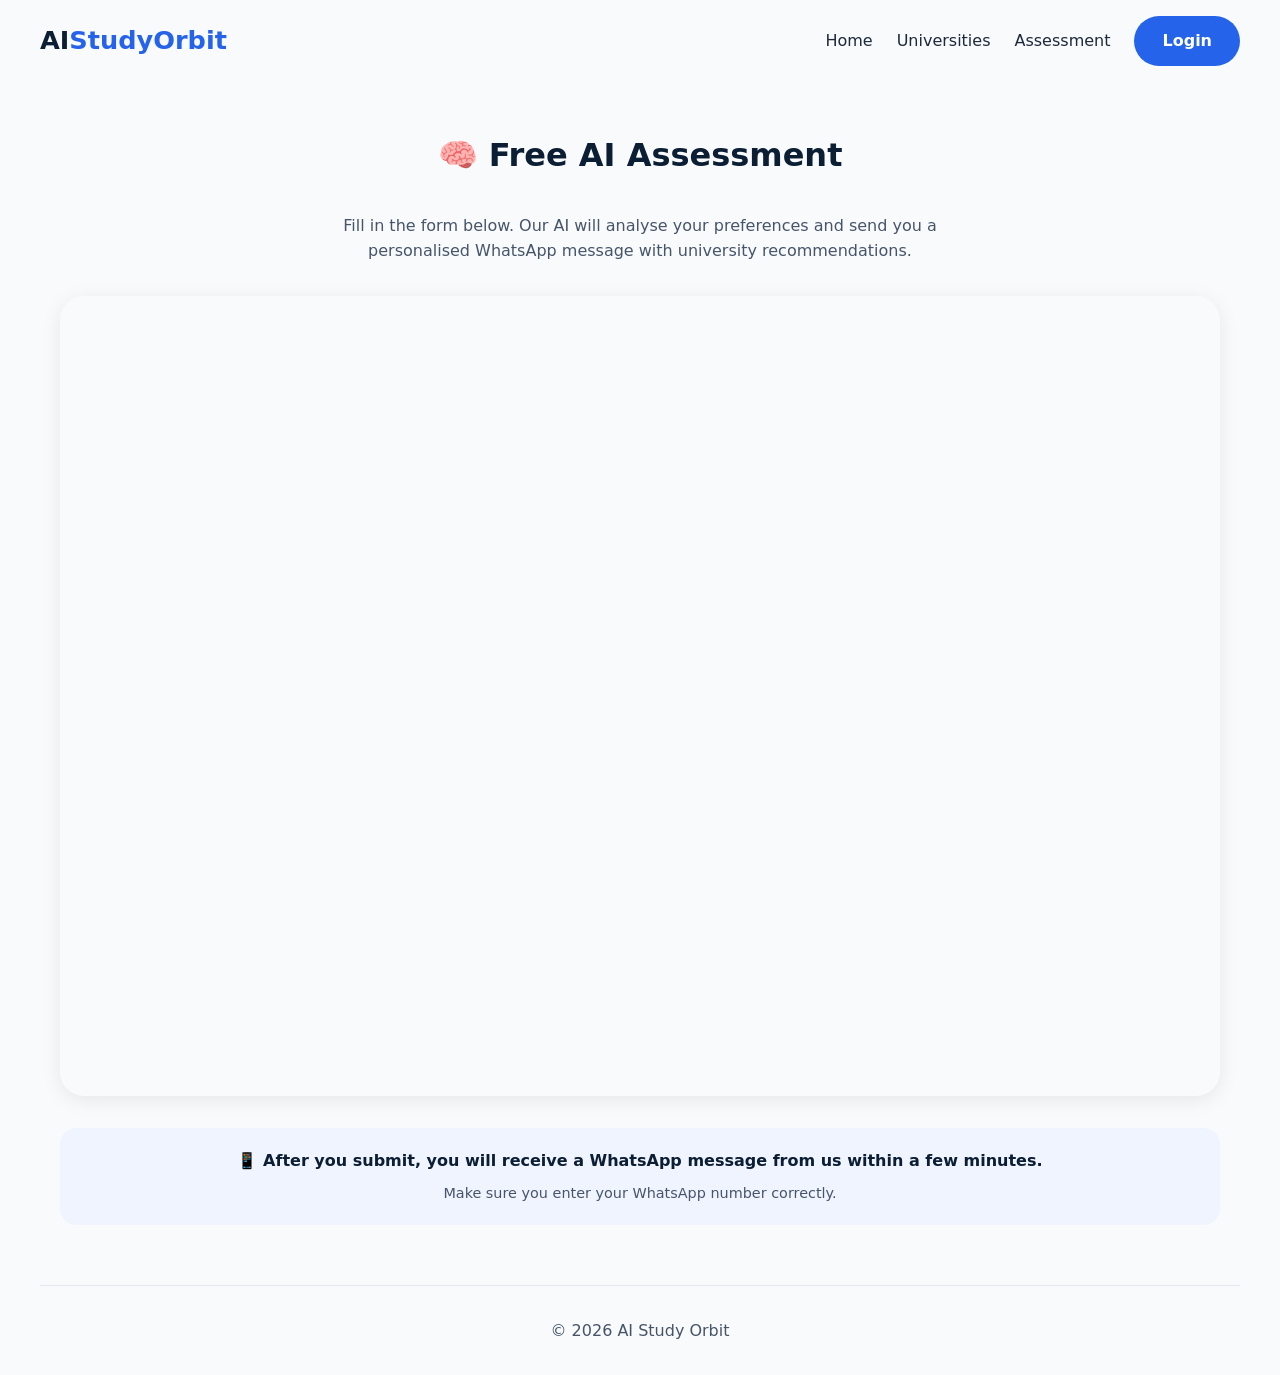
==== assessment.html @ 6b4af7cc "Add files via upload" ====
<!DOCTYPE html>
<html lang="en">
<head>
  <meta charset="UTF-8">
  <meta name="viewport" content="width=device-width, initial-scale=1.0">
  <title>Free AI Assessment</title>
  <link rel="stylesheet" href="style.css">
</head>
<body>
  <header class="navbar container"><div class="logo">AI<span>StudyOrbit</span></div>
    <nav><a href="index.html">Home</a><a href="search.html">Universities</a><a href="assessment.html">Assessment</a><a href="login.html" class="btn-primary">Login</a></nav>
  </header>

  <main class="container">
    <h2 class="section-title">🧠 Free AI Assessment</h2>
    <p class="text-muted" style="text-align:center; max-width:600px; margin:0 auto 32px;">
      Fill in the form below. Our AI will analyse your preferences and send you a personalised WhatsApp message with university recommendations.
    </p>

    <!-- TALLY EMBED (replace the src with your actual Tally form URL) -->
    <div style="border-radius:24px; overflow:hidden; box-shadow:0 4px 20px rgba(0,0,0,0.08);">
      <iframe 
        src="https://tally.so/embed/your-form-id" 
        width="100%" 
        height="800" 
        frameborder="0" 
        marginheight="0" 
        marginwidth="0" 
        title="AI Assessment Form"
        style="display:block; width:100%;"
      ></iframe>
    </div>

    <div style="margin-top:32px; padding:20px; background:#f0f4ff; border-radius:16px; text-align:center;">
      <p style="margin-bottom:8px;"><strong>📱 After you submit, you will receive a WhatsApp message from us within a few minutes.</strong></p>
      <p class="text-muted text-sm">Make sure you enter your WhatsApp number correctly.</p>
    </div>
  </main>

  <footer class="footer container"><p>© 2026 AI Study Orbit</p></footer>
</body>
</html>
---- style.css ----
* { margin:0; padding:0; box-sizing:border-box; }
body { font-family:'Segoe UI',system-ui,sans-serif; background:#f8fafc; color:#0b1e33; line-height:1.6; }
.container { max-width:1200px; margin:0 auto; padding:0 20px; }
.btn-primary { background:#2563eb; color:#fff; border:none; padding:12px 28px; border-radius:30px; font-weight:600; cursor:pointer; display:inline-block; text-decoration:none; }
.btn-primary:hover { background:#1d4ed8; }
.btn-secondary { background:#e2e8f0; color:#1e293b; padding:12px 28px; border-radius:30px; font-weight:600; cursor:pointer; display:inline-block; text-decoration:none; }
.btn-outline { background:transparent; border:2px solid #fff; color:#fff; padding:10px 28px; border-radius:30px; font-weight:600; cursor:pointer; }
.navbar { display:flex; justify-content:space-between; align-items:center; padding:16px 0; flex-wrap:wrap; }
.logo { font-size:1.6rem; font-weight:700; }
.logo span { color:#2563eb; }
nav { display:flex; gap:24px; align-items:center; flex-wrap:wrap; }
nav a { color:#1e293b; text-decoration:none; font-weight:500; }
nav a:hover { color:#2563eb; }
.hero { background:linear-gradient(135deg,#1e3a8a,#2563eb); color:#fff; padding:60px 0 80px; text-align:center; border-radius:0 0 40px 40px; }
.hero h1 { font-size:3rem; margin-bottom:16px; }
.hero p { font-size:1.2rem; opacity:0.9; max-width:640px; margin:0 auto 32px; }
.hero-buttons { display:flex; gap:16px; justify-content:center; flex-wrap:wrap; }
.section-title { font-size:2rem; font-weight:700; text-align:center; margin:48px 0 32px; }
.tier-grid { display:grid; grid-template-columns:repeat(auto-fit,minmax(220px,1fr)); gap:24px; margin-bottom:40px; }
.tier-card { background:#fff; border-radius:20px; padding:24px 18px; box-shadow:0 4px 12px rgba(0,0,0,0.06); border:1px solid #e9edf2; }
.tier-card.vip { border-color:#fbbf24; background:#fffbeb; }
.tier-badge { background:#fbbf24; color:#0b1e33; font-size:0.7rem; font-weight:700; padding:4px 12px; border-radius:20px; align-self:flex-start; margin-bottom:12px; display:inline-block; }
.tier-name { font-size:1.3rem; font-weight:600; }
.tier-price { font-size:2rem; font-weight:700; color:#2563eb; margin:8px 0 16px; }
.tier-features { list-style:none; margin:12px 0 20px; flex:1; }
.tier-features li { padding:6px 0; border-bottom:1px solid #f1f5f9; display:flex; align-items:center; gap:8px; }
.tier-features li::before { content:"✓"; color:#16a34a; font-weight:700; }
.search-section { background:#fff; border-radius:24px; padding:32px; box-shadow:0 4px 12px rgba(0,0,0,0.05); margin:32px 0; }
.search-row { display:flex; flex-wrap:wrap; gap:12px; margin-bottom:16px; }
.search-row input,.search-row select { flex:1 1 160px; padding:12px 16px; border:1px solid #d1d9e6; border-radius:30px; font-size:0.95rem; background:#f8fafc; }
.search-row button { padding:12px 32px; border:none; background:#2563eb; color:#fff; border-radius:30px; font-weight:600; cursor:pointer; }
.result-grid { display:grid; grid-template-columns:repeat(auto-fill,minmax(260px,1fr)); gap:20px; margin-top:20px; }
.uni-card { background:#f8fafc; border-radius:16px; padding:16px; border:1px solid #e9edf2; }
.uni-card h4 { color:#1e3a8a; margin-bottom:4px; }
.uni-card .location { font-size:0.85rem; color:#475569; }
.uni-card .tags { display:flex; flex-wrap:wrap; gap:6px; margin:8px 0 12px; }
.uni-card .tags span { background:#e2e8f0; padding:2px 10px; border-radius:20px; font-size:0.7rem; font-weight:600; }
.uni-card .actions { display:flex; justify-content:space-between; align-items:center; margin-top:8px; }
.form-group { margin-bottom:18px; }
.form-group label { display:block; font-weight:500; margin-bottom:4px; }
.form-group input,.form-group select { width:100%; padding:12px 16px; border:1px solid #d1d9e6; border-radius:16px; font-size:0.95rem; background:#f8fafc; }
.footer { margin-top:60px; padding:32px 0; border-top:1px solid #e2e8f0; text-align:center; color:#475569; }
.text-muted { color:#475569; }
.text-sm { font-size:0.9rem; }
.hidden { display:none; }
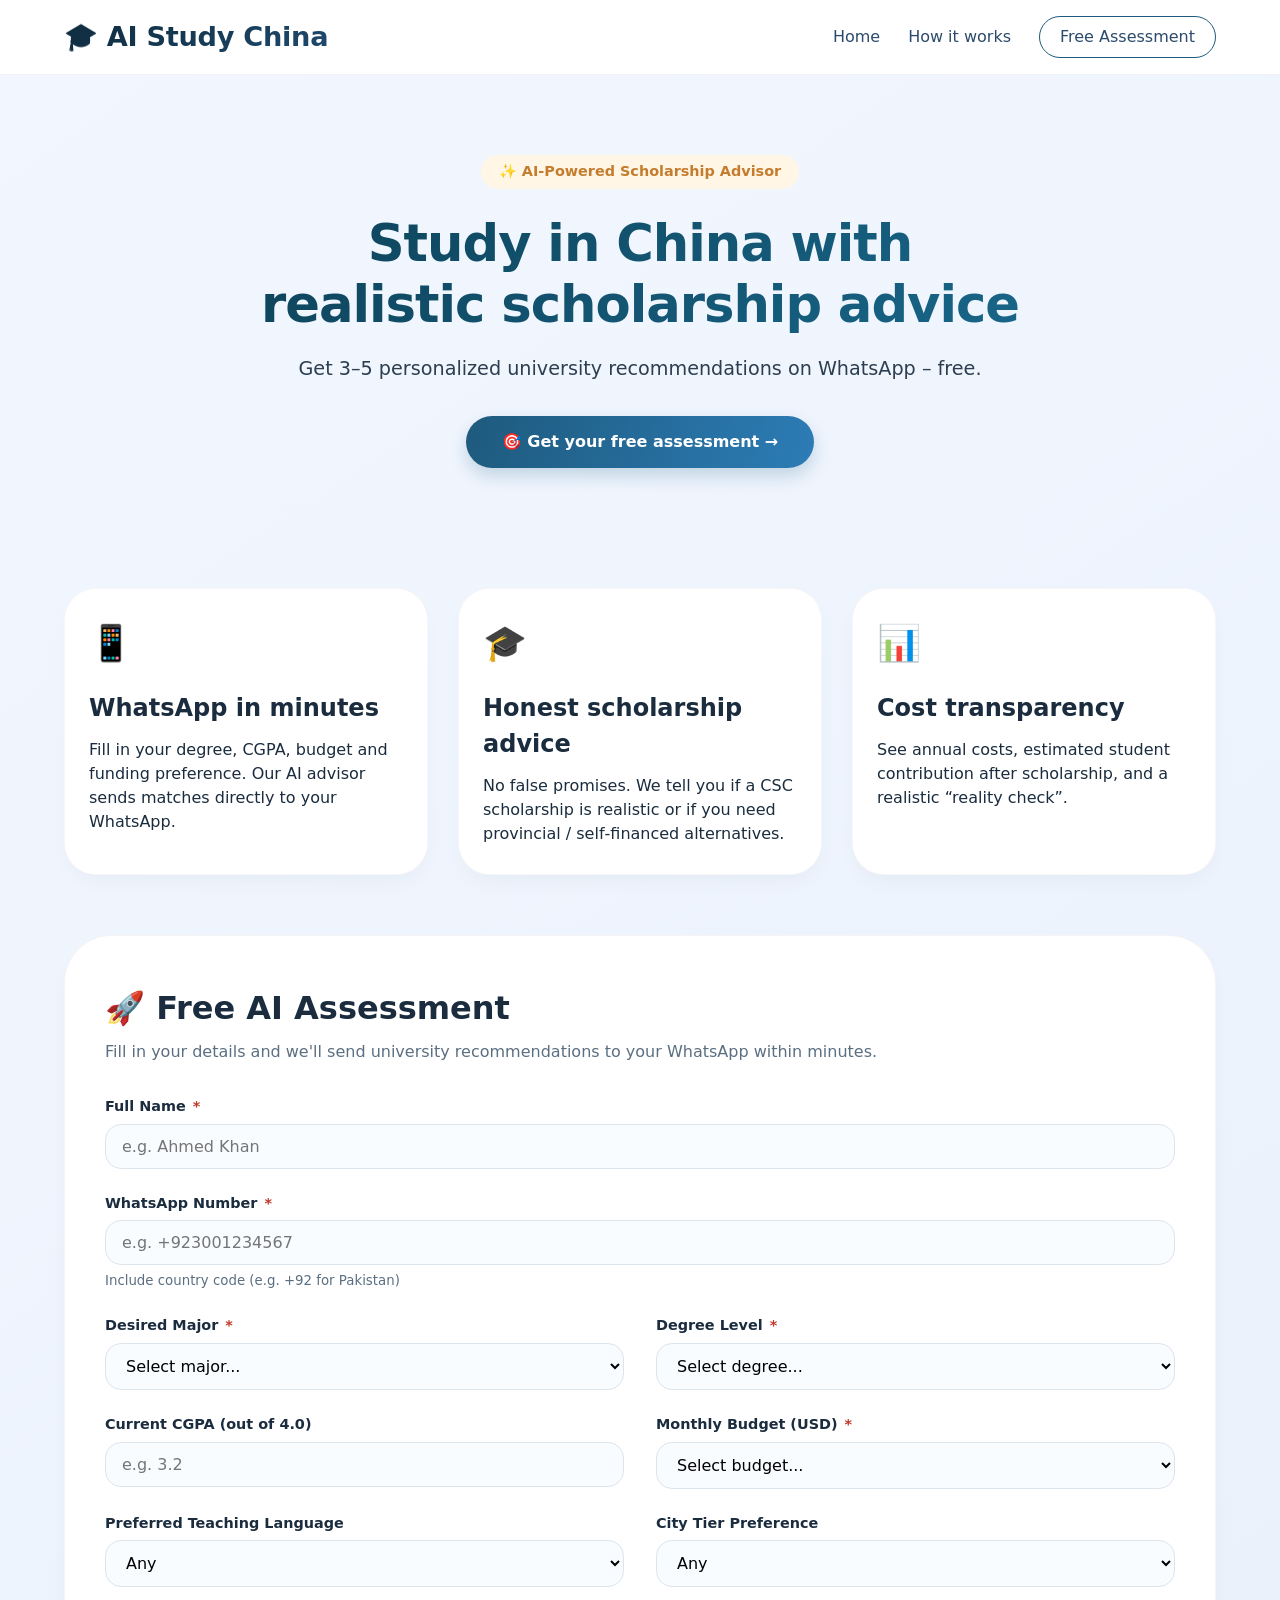
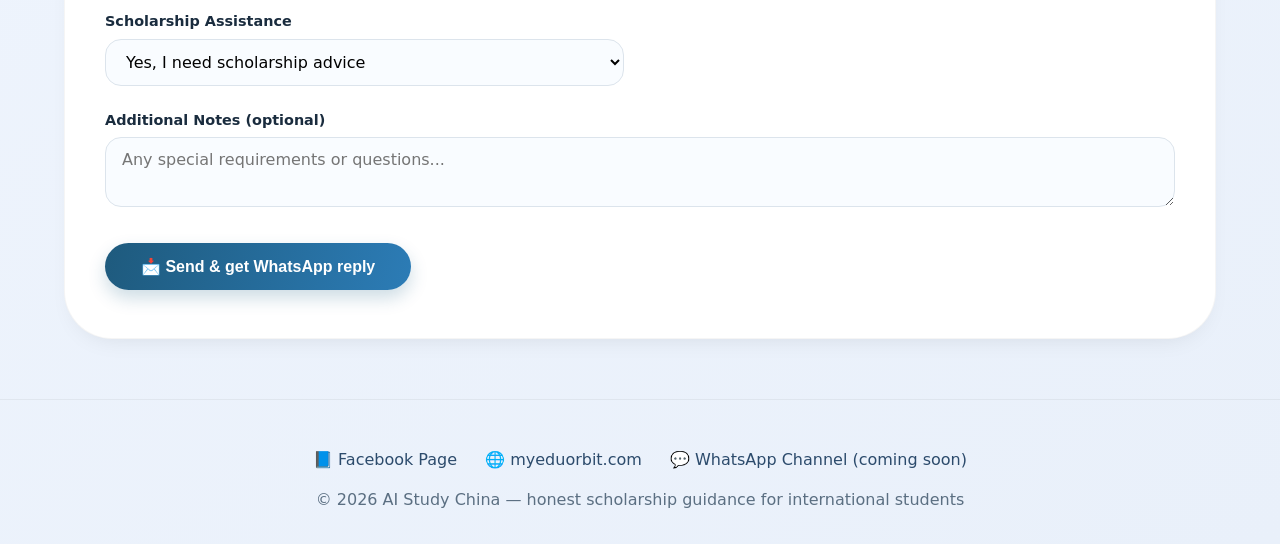
==== commit 0b731edc: "assessment.html" ====
--- a/assessment.html
+++ b/assessment.html
@@ -1,42 +1,517 @@
 <!DOCTYPE html>
 <html lang="en">
 <head>
-  <meta charset="UTF-8">
-  <meta name="viewport" content="width=device-width, initial-scale=1.0">
-  <title>Free AI Assessment</title>
-  <link rel="stylesheet" href="style.css">
+    <meta charset="UTF-8" />
+    <meta name="viewport" content="width=device-width, initial-scale=1.0"/>
+    <title>AI Study China – Free Scholarship Advisor</title>
+    <style>
+        /* --- RESET & BASE (same as your current) --- */
+        * { margin: 0; padding: 0; box-sizing: border-box; }
+        body {
+            font-family: 'Inter', system-ui, -apple-system, 'Segoe UI', Roboto, sans-serif;
+            background: linear-gradient(145deg, #f2f7ff 0%, #e9f0fa 100%);
+            color: #1a2c3e;
+            line-height: 1.5;
+        }
+        .container { max-width: 1200px; margin: 0 auto; padding: 0 24px; }
+
+        /* --- HEADER --- */
+        .header {
+            background: rgba(255,255,255,0.96);
+            backdrop-filter: blur(8px);
+            position: sticky;
+            top: 0;
+            z-index: 50;
+            border-bottom: 1px solid rgba(0,0,0,0.05);
+            padding: 16px 0;
+        }
+        .nav {
+            display: flex;
+            justify-content: space-between;
+            align-items: center;
+            flex-wrap: wrap;
+            gap: 16px;
+        }
+        .logo {
+            font-size: 1.7rem;
+            font-weight: 700;
+            background: linear-gradient(135deg, #0f2b3d, #1e4a6e);
+            background-clip: text;
+            -webkit-background-clip: text;
+            color: transparent;
+            letter-spacing: -0.3px;
+        }
+        .nav-links {
+            display: flex;
+            gap: 28px;
+            align-items: center;
+        }
+        .nav-links a {
+            text-decoration: none;
+            font-weight: 500;
+            color: #2c4b6c;
+            transition: color 0.2s;
+        }
+        .nav-links a:hover { color: #0f5f8b; }
+        .btn-outline {
+            border: 1.5px solid #1e5a7d;
+            padding: 8px 20px;
+            border-radius: 40px;
+            background: transparent;
+            font-weight: 600;
+            transition: all 0.2s;
+            cursor: pointer;
+        }
+        .btn-outline:hover {
+            background: #1e5a7d10;
+            transform: scale(0.97);
+        }
+
+        .btn-primary {
+            display: inline-block;
+            background: linear-gradient(105deg, #1e5a7d, #2c7cb6);
+            color: white;
+            font-weight: 600;
+            padding: 14px 36px;
+            border-radius: 60px;
+            text-decoration: none;
+            transition: all 0.2s ease;
+            box-shadow: 0 8px 18px rgba(0, 80, 120, 0.2);
+            border: none;
+            cursor: pointer;
+            font-size: 1rem;
+        }
+        .btn-primary:hover {
+            background: linear-gradient(105deg, #164a66, #246b9e);
+            transform: translateY(-2px);
+            box-shadow: 0 14px 24px rgba(0, 80, 120, 0.25);
+        }
+        .btn-primary:disabled {
+            opacity: 0.6;
+            cursor: not-allowed;
+            transform: none;
+        }
+
+        /* --- HERO --- */
+        .hero {
+            padding: 80px 0 64px;
+            text-align: center;
+        }
+        .hero h1 {
+            font-size: 3.2rem;
+            font-weight: 800;
+            line-height: 1.2;
+            letter-spacing: -1px;
+            background: linear-gradient(135deg, #0b3b4f, #1b6d93);
+            background-clip: text;
+            -webkit-background-clip: text;
+            color: transparent;
+            margin-bottom: 20px;
+        }
+        .hero .badge {
+            display: inline-block;
+            background: #fff6e5;
+            padding: 6px 18px;
+            border-radius: 40px;
+            color: #c47d2e;
+            font-size: 0.9rem;
+            font-weight: 600;
+            margin-bottom: 24px;
+        }
+        .hero p {
+            font-size: 1.2rem;
+            color: #2c3e50;
+            max-width: 700px;
+            margin: 0 auto 32px;
+        }
+
+        /* --- FEATURES --- */
+        .features {
+            display: grid;
+            grid-template-columns: repeat(auto-fit, minmax(280px, 1fr));
+            gap: 30px;
+            margin: 56px 0;
+        }
+        .feature-card {
+            background: white;
+            border-radius: 32px;
+            padding: 28px 24px;
+            box-shadow: 0 10px 25px -8px rgba(0,0,0,0.05);
+            transition: all 0.25s ease;
+            border: 1px solid rgba(0,0,0,0.03);
+        }
+        .feature-card:hover {
+            transform: translateY(-4px);
+            box-shadow: 0 20px 30px -12px rgba(0, 80, 100, 0.15);
+        }
+        .feature-icon { font-size: 2.2rem; margin-bottom: 20px; }
+        .feature-card h3 { font-size: 1.5rem; margin-bottom: 12px; font-weight: 600; }
+
+        /* --- FORM --- */
+        .form-section {
+            background: white;
+            border-radius: 48px;
+            padding: 48px 40px;
+            margin: 60px 0;
+            box-shadow: 0 10px 25px -12px rgba(0,0,0,0.1);
+            border: 1px solid rgba(0,0,0,0.04);
+        }
+        .form-section h2 {
+            font-size: 2rem;
+            margin-bottom: 8px;
+        }
+        .form-section .sub {
+            color: #5b6f82;
+            margin-bottom: 32px;
+        }
+        .form-grid {
+            display: grid;
+            grid-template-columns: 1fr 1fr;
+            gap: 24px 32px;
+        }
+        .form-group {
+            display: flex;
+            flex-direction: column;
+            gap: 6px;
+        }
+        .form-group.full-width {
+            grid-column: 1 / -1;
+        }
+        .form-group label {
+            font-weight: 600;
+            font-size: 0.9rem;
+            color: #1a2c3e;
+        }
+        .form-group label .required {
+            color: #c0392b;
+            margin-left: 2px;
+        }
+        .form-group input,
+        .form-group select,
+        .form-group textarea {
+            padding: 12px 16px;
+            border: 1.5px solid #dce4ec;
+            border-radius: 16px;
+            font-size: 1rem;
+            background: #f9fcff;
+            transition: border 0.2s;
+            font-family: inherit;
+        }
+        .form-group input:focus,
+        .form-group select:focus,
+        .form-group textarea:focus {
+            outline: none;
+            border-color: #2c7cb6;
+            box-shadow: 0 0 0 4px rgba(44, 124, 182, 0.12);
+        }
+        .form-group textarea {
+            resize: vertical;
+            min-height: 70px;
+        }
+        .form-row-actions {
+            grid-column: 1 / -1;
+            display: flex;
+            gap: 16px;
+            align-items: center;
+            flex-wrap: wrap;
+            margin-top: 12px;
+        }
+        .form-status {
+            padding: 12px 20px;
+            border-radius: 16px;
+            font-weight: 500;
+            display: none;
+        }
+        .form-status.success {
+            display: block;
+            background: #e3f7e3;
+            color: #1a6e1a;
+            border: 1px solid #b8e0b8;
+        }
+        .form-status.error {
+            display: block;
+            background: #ffe6e6;
+            color: #a93226;
+            border: 1px solid #f5c6c6;
+        }
+
+        /* --- FOOTER --- */
+        .footer {
+            text-align: center;
+            padding: 48px 0 32px;
+            border-top: 1px solid rgba(0,0,0,0.05);
+            color: #5b6f82;
+            display: flex;
+            flex-direction: column;
+            gap: 16px;
+        }
+        .social-links {
+            display: flex;
+            justify-content: center;
+            gap: 28px;
+            flex-wrap: wrap;
+        }
+        .social-links a {
+            color: #2c4b6c;
+            text-decoration: none;
+            font-weight: 500;
+            transition: 0.2s;
+        }
+        .social-links a:hover {
+            color: #0f5f8b;
+            text-decoration: underline;
+        }
+
+        @media (max-width: 700px) {
+            .hero h1 { font-size: 2.2rem; }
+            .nav { flex-direction: column; }
+            .form-grid { grid-template-columns: 1fr; }
+            .form-section { padding: 28px 20px; }
+        }
+    </style>
 </head>
 <body>
-  <header class="navbar container"><div class="logo">AI<span>StudyOrbit</span></div>
-    <nav><a href="index.html">Home</a><a href="search.html">Universities</a><a href="assessment.html">Assessment</a><a href="login.html" class="btn-primary">Login</a></nav>
-  </header>
-
-  <main class="container">
-    <h2 class="section-title">🧠 Free AI Assessment</h2>
-    <p class="text-muted" style="text-align:center; max-width:600px; margin:0 auto 32px;">
-      Fill in the form below. Our AI will analyse your preferences and send you a personalised WhatsApp message with university recommendations.
-    </p>
-
-    <!-- TALLY EMBED (replace the src with your actual Tally form URL) -->
-    <div style="border-radius:24px; overflow:hidden; box-shadow:0 4px 20px rgba(0,0,0,0.08);">
-      <iframe 
-        src="https://tally.so/embed/your-form-id" 
-        width="100%" 
-        height="800" 
-        frameborder="0" 
-        marginheight="0" 
-        marginwidth="0" 
-        title="AI Assessment Form"
-        style="display:block; width:100%;"
-      ></iframe>
+
+<!-- ===== HEADER ===== -->
+<div class="header">
+    <div class="container">
+        <div class="nav">
+            <div class="logo">🎓 AI Study China</div>
+            <div class="nav-links">
+                <a href="#">Home</a>
+                <a href="#howitworks">How it works</a>
+                <a href="#assessment" class="btn-outline">Free Assessment</a>
+            </div>
+        </div>
     </div>
-
-    <div style="margin-top:32px; padding:20px; background:#f0f4ff; border-radius:16px; text-align:center;">
-      <p style="margin-bottom:8px;"><strong>📱 After you submit, you will receive a WhatsApp message from us within a few minutes.</strong></p>
-      <p class="text-muted text-sm">Make sure you enter your WhatsApp number correctly.</p>
+</div>
+
+<!-- ===== HERO ===== -->
+<div class="container">
+    <section class="hero">
+        <div class="badge">✨ AI-Powered Scholarship Advisor</div>
+        <h1>Study in China with<br>realistic scholarship advice</h1>
+        <p>Get 3–5 personalized university recommendations on WhatsApp – free.</p>
+        <a href="#assessment" class="btn-primary">🎯 Get your free assessment →</a>
+    </section>
+
+    <!-- ===== FEATURES ===== -->
+    <div id="howitworks"></div>
+    <div class="features">
+        <div class="feature-card">
+            <div class="feature-icon">📱</div>
+            <h3>WhatsApp in minutes</h3>
+            <p>Fill in your degree, CGPA, budget and funding preference. Our AI advisor sends matches directly to your WhatsApp.</p>
+        </div>
+        <div class="feature-card">
+            <div class="feature-icon">🎓</div>
+            <h3>Honest scholarship advice</h3>
+            <p>No false promises. We tell you if a CSC scholarship is realistic or if you need provincial / self‑financed alternatives.</p>
+        </div>
+        <div class="feature-card">
+            <div class="feature-icon">📊</div>
+            <h3>Cost transparency</h3>
+            <p>See annual costs, estimated student contribution after scholarship, and a realistic “reality check”.</p>
+        </div>
     </div>
-  </main>
-
-  <footer class="footer container"><p>© 2026 AI Study Orbit</p></footer>
+
+    <!-- ===== NATIVE ASSESSMENT FORM ===== -->
+    <div id="assessment" class="form-section">
+        <h2>🚀 Free AI Assessment</h2>
+        <p class="sub">Fill in your details and we'll send university recommendations to your WhatsApp within minutes.</p>
+
+        <form id="assessmentForm" novalidate>
+            <div class="form-grid">
+
+                <!-- Full Name -->
+                <div class="form-group full-width">
+                    <label>Full Name <span class="required">*</span></label>
+                    <input type="text" id="fullName" placeholder="e.g. Ahmed Khan" required />
+                </div>
+
+                <!-- WhatsApp -->
+                <div class="form-group full-width">
+                    <label>WhatsApp Number <span class="required">*</span></label>
+                    <input type="tel" id="whatsapp" placeholder="e.g. +923001234567" required />
+                    <small style="color:#5b6f82;">Include country code (e.g. +92 for Pakistan)</small>
+                </div>
+
+                <!-- Desired Major -->
+                <div class="form-group">
+                    <label>Desired Major <span class="required">*</span></label>
+                    <select id="major" required>
+                        <option value="">Select major...</option>
+                        <option value="Engineering">Engineering</option>
+                        <option value="Computer Science">Computer Science / IT</option>
+                        <option value="Business">Business / Management</option>
+                        <option value="Medicine">Medicine / Health Sciences</option>
+                        <option value="Arts">Arts / Humanities</option>
+                        <option value="Science">Science / Mathematics</option>
+                        <option value="Other">Other</option>
+                    </select>
+                </div>
+
+                <!-- Degree Level -->
+                <div class="form-group">
+                    <label>Degree Level <span class="required">*</span></label>
+                    <select id="degree" required>
+                        <option value="">Select degree...</option>
+                        <option value="Bachelor">Bachelor</option>
+                        <option value="Master">Master</option>
+                        <option value="PhD">PhD</option>
+                        <option value="Diploma">Diploma / Foundation</option>
+                    </select>
+                </div>
+
+                <!-- CGPA -->
+                <div class="form-group">
+                    <label>Current CGPA (out of 4.0)</label>
+                    <input type="number" id="cgpa" placeholder="e.g. 3.2" step="0.01" min="0" max="4" />
+                </div>
+
+                <!-- Monthly Budget (USD) -->
+                <div class="form-group">
+                    <label>Monthly Budget (USD) <span class="required">*</span></label>
+                    <select id="budget" required>
+                        <option value="">Select budget...</option>
+                        <option value="500">$500 – $800</option>
+                        <option value="900">$900 – $1,200</option>
+                        <option value="1300">$1,300 – $1,800</option>
+                        <option value="1800">$1,800+</option>
+                    </select>
+                </div>
+
+                <!-- Teaching Language -->
+                <div class="form-group">
+                    <label>Preferred Teaching Language</label>
+                    <select id="language">
+                        <option value="">Any</option>
+                        <option value="Chinese">Chinese</option>
+                        <option value="English">English</option>
+                        <option value="Both">Both</option>
+                    </select>
+                </div>
+
+                <!-- City Tier -->
+                <div class="form-group">
+                    <label>City Tier Preference</label>
+                    <select id="cityTier">
+                        <option value="">Any</option>
+                        <option value="Tier1">Tier 1 (Beijing, Shanghai, Guangzhou)</option>
+                        <option value="Tier2">Tier 2 (Chengdu, Wuhan, Nanjing)</option>
+                        <option value="Tier3">Tier 3 (Changsha, Kunming, Lanzhou)</option>
+                    </select>
+                </div>
+
+                <!-- Scholarship Needed -->
+                <div class="form-group">
+                    <label>Scholarship Assistance</label>
+                    <select id="scholarshipNeeded">
+                        <option value="no">Not needed</option>
+                        <option value="yes" selected>Yes, I need scholarship advice</option>
+                    </select>
+                </div>
+
+                <!-- Additional Notes -->
+                <div class="form-group full-width">
+                    <label>Additional Notes (optional)</label>
+                    <textarea id="notes" placeholder="Any special requirements or questions..."></textarea>
+                </div>
+
+                <!-- Status & Submit -->
+                <div class="form-row-actions">
+                    <button type="submit" class="btn-primary" id="submitBtn">📩 Send & get WhatsApp reply</button>
+                    <div id="formStatus" class="form-status"></div>
+                </div>
+            </div>
+        </form>
+    </div>
+</div>
+
+<!-- ===== FOOTER ===== -->
+<div class="footer">
+    <div class="social-links">
+        <a href="https://www.facebook.com/@AIStudyChina" target="_blank">📘 Facebook Page</a>
+        <a href="https://myeduorbit.com" target="_blank">🌐 myeduorbit.com</a>
+        <a href="#" target="_blank">💬 WhatsApp Channel (coming soon)</a>
+    </div>
+    <div>© 2026 AI Study China — honest scholarship guidance for international students</div>
+</div>
+
+<!-- ===== JAVASCRIPT ===== -->
+<script>
+    (function() {
+        const form = document.getElementById('assessmentForm');
+        const statusDiv = document.getElementById('formStatus');
+        const submitBtn = document.getElementById('submitBtn');
+
+        // --- Your n8n webhook URL (replace with your actual endpoint) ---
+        const WEBHOOK_URL = 'https://your-n8n-instance.com/webhook/assessment';
+
+        form.addEventListener('submit', async function(e) {
+            e.preventDefault();
+
+            // Disable button & show loading
+            submitBtn.disabled = true;
+            submitBtn.textContent = '⏳ Sending...';
+            statusDiv.className = 'form-status';
+            statusDiv.style.display = 'none';
+
+            // Gather data
+            const payload = {
+                fullName: document.getElementById('fullName').value.trim(),
+                whatsapp: document.getElementById('whatsapp').value.trim(),
+                major: document.getElementById('major').value,
+                degree: document.getElementById('degree').value,
+                cgpa: document.getElementById('cgpa').value || null,
+                budget: document.getElementById('budget').value,
+                language: document.getElementById('language').value || null,
+                cityTier: document.getElementById('cityTier').value || null,
+                scholarshipNeeded: document.getElementById('scholarshipNeeded').value,
+                notes: document.getElementById('notes').value.trim() || null,
+                source: 'website_native_form'
+            };
+
+            // Basic validation
+            if (!payload.fullName || !payload.whatsapp || !payload.major || !payload.degree || !payload.budget) {
+                showStatus('Please fill in all required fields (*).', 'error');
+                submitBtn.disabled = false;
+                submitBtn.textContent = '📩 Send & get WhatsApp reply';
+                return;
+            }
+
+            try {
+                const response = await fetch(WEBHOOK_URL, {
+                    method: 'POST',
+                    headers: { 'Content-Type': 'application/json' },
+                    body: JSON.stringify(payload)
+                });
+
+                const result = await response.json();
+
+                if (response.ok) {
+                    showStatus('✅ Done! Check your WhatsApp within 2–5 minutes.', 'success');
+                    form.reset();
+                } else {
+                    showStatus('❌ Something went wrong. Please try again later.', 'error');
+                    console.error('n8n error:', result);
+                }
+            } catch (error) {
+                showStatus('❌ Network error. Please check your connection.', 'error');
+                console.error('Fetch error:', error);
+            } finally {
+                submitBtn.disabled = false;
+                submitBtn.textContent = '📩 Send & get WhatsApp reply';
+            }
+        });
+
+        function showStatus(message, type) {
+            statusDiv.textContent = message;
+            statusDiv.className = 'form-status ' + type;
+            statusDiv.style.display = 'block';
+        }
+    })();
+</script>
+
 </body>
-</html>+</html>
